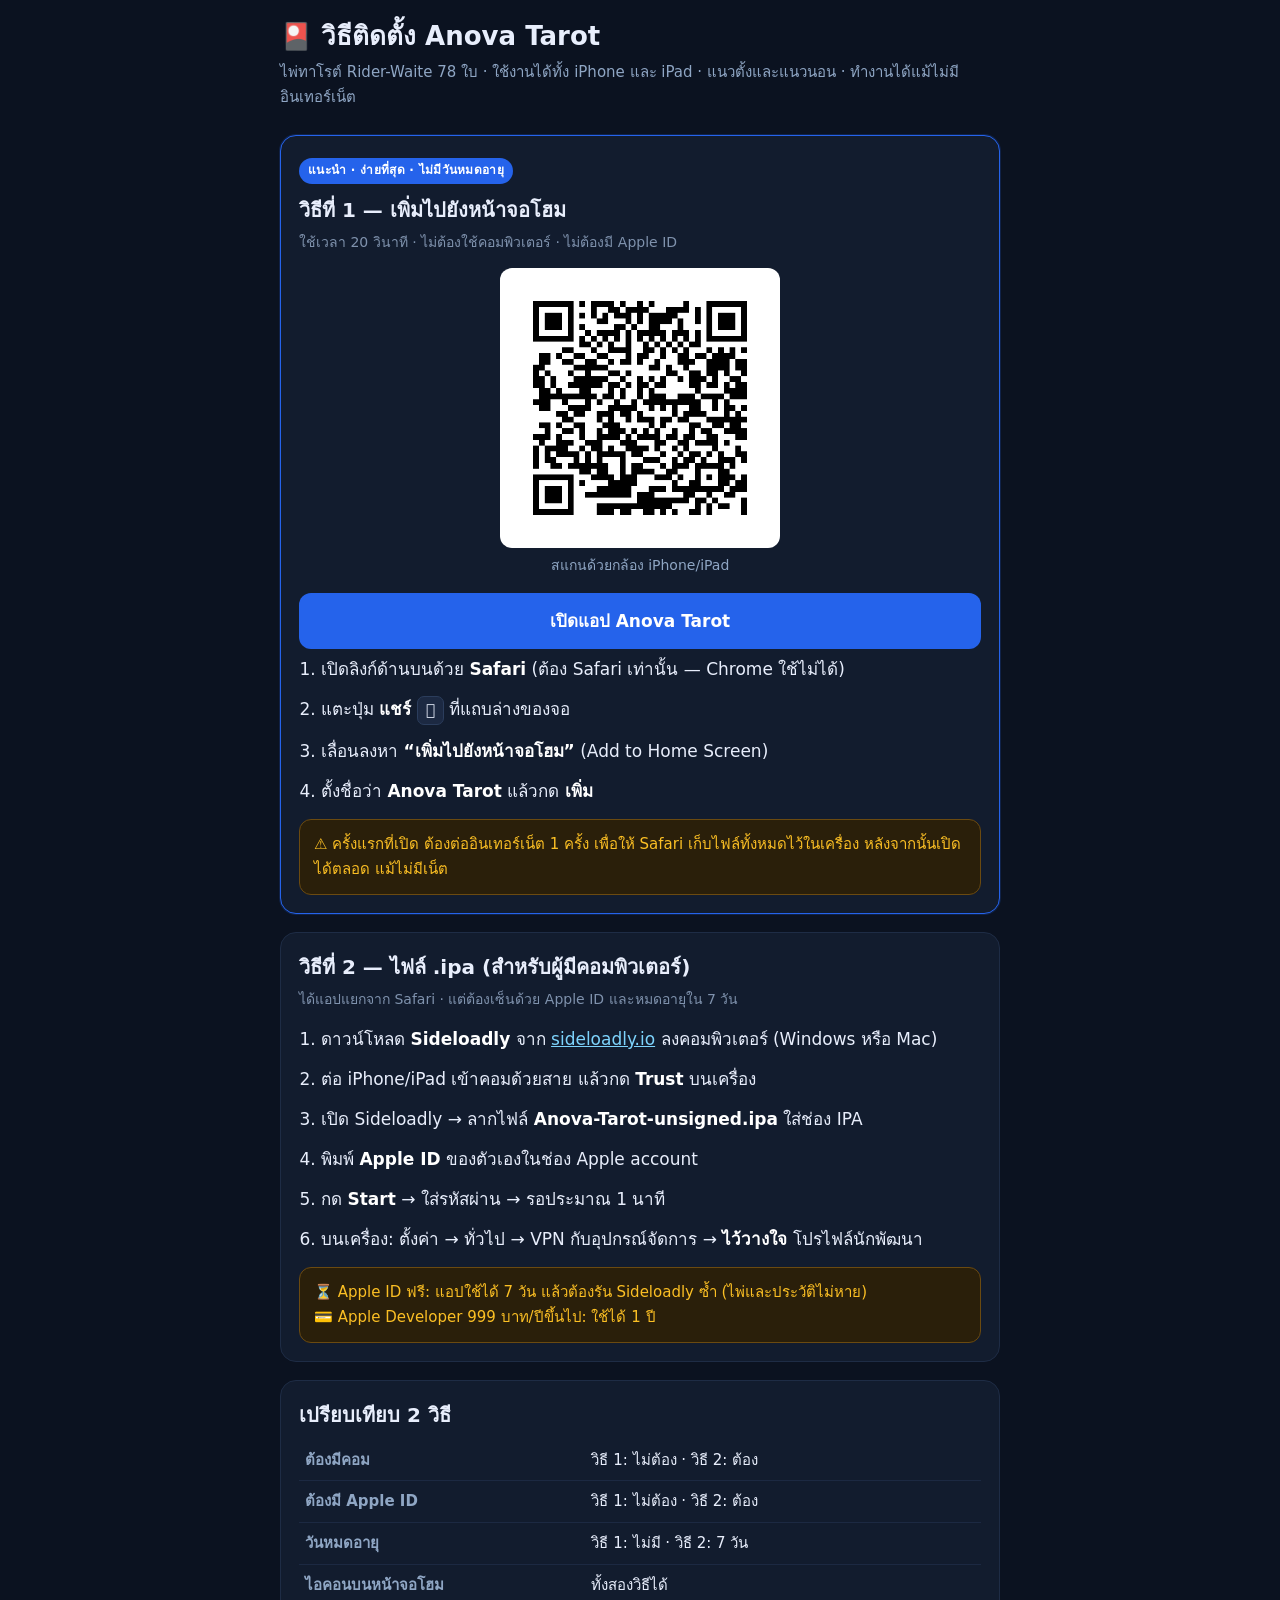
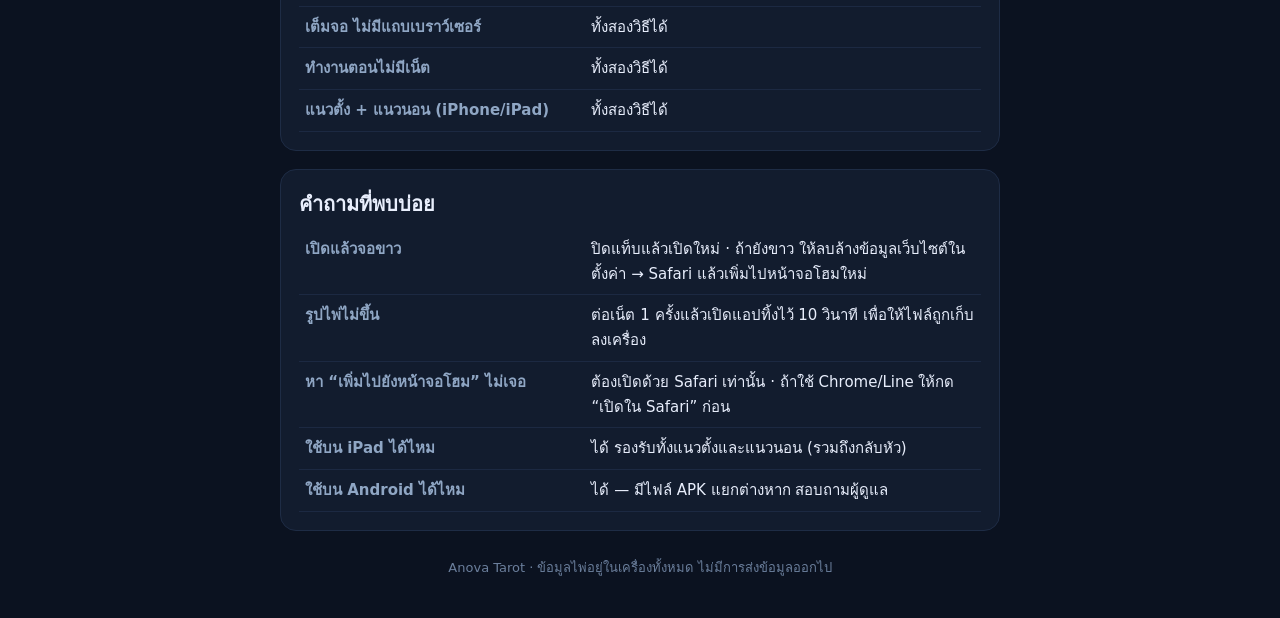
==== install.html @ ac6e64e6 "add: student install guide (PWA + IPA) with QR code" ====
<!DOCTYPE html>
<html lang="th">
<head>
<meta charset="UTF-8">
<meta name="viewport" content="width=device-width, initial-scale=1.0, viewport-fit=cover">
<meta name="theme-color" content="#0b1220">
<title>วิธีติดตั้ง Anova Tarot บน iPhone / iPad</title>
<style>
  :root{color-scheme:dark}
  *{box-sizing:border-box}
  body{margin:0;padding:calc(20px + env(safe-area-inset-top)) 18px calc(40px + env(safe-area-inset-bottom));
       font-family:-apple-system,"SF Thai","Noto Sans Thai",system-ui,sans-serif;
       background:#0b1220;color:#e8eefc;line-height:1.65;font-size:17px}
  .wrap{max-width:720px;margin:0 auto}
  h1{font-size:26px;margin:0 0 6px;line-height:1.3}
  .sub{color:#8fa6c4;font-size:15px;margin-bottom:26px}
  .card{background:#121c2e;border:1px solid #1e2c45;border-radius:16px;padding:18px;margin:0 0 18px}
  .card.recommend{border-color:#2563eb;box-shadow:0 0 0 1px #2563eb33}
  .badge{display:inline-block;background:#2563eb;color:#fff;font-size:12px;font-weight:700;
         padding:3px 9px;border-radius:999px;margin-bottom:10px;letter-spacing:.3px}
  h2{font-size:20px;margin:0 0 4px}
  .meta{color:#7f92ad;font-size:14px;margin-bottom:14px}
  ol{padding-left:22px;margin:0}
  ol li{margin:0 0 12px}
  b{color:#fff}
  .kbd{display:inline-block;background:#1c2942;border:1px solid #2b3d5c;border-radius:7px;
       padding:1px 8px;font-size:15px}
  .ok{color:#4ade80;font-weight:600}
  .warn{background:#2a1f0a;border:1px solid #6b4a10;border-radius:12px;padding:12px 14px;
        color:#fbbf24;font-size:15px;margin-top:14px}
  a{color:#7dd3fc}
  .qr{display:block;width:min(280px,72vw);height:auto;margin:14px auto 6px;border-radius:12px;background:#fff;padding:10px}
  .qr-cap{text-align:center;color:#8fa6c4;font-size:14px}
  .btn{display:block;text-align:center;background:#2563eb;color:#fff;text-decoration:none;
       font-weight:700;padding:14px;border-radius:12px;margin:16px 0 6px}
  .foot{color:#6b7f9c;font-size:13px;text-align:center;margin-top:26px}
  table{width:100%;border-collapse:collapse;font-size:15px;margin-top:8px}
  td,th{padding:8px 6px;border-bottom:1px solid #1c2942;text-align:left;vertical-align:top}
  th{color:#8fa6c4;font-weight:600;width:42%}
</style>
</head>
<body>
<div class="wrap">

<h1>🎴 วิธีติดตั้ง Anova Tarot</h1>
<div class="sub">ไพ่ทาโรต์ Rider-Waite 78 ใบ · ใช้งานได้ทั้ง iPhone และ iPad · แนวตั้งและแนวนอน · ทำงานได้แม้ไม่มีอินเทอร์เน็ต</div>

<div class="card recommend">
  <span class="badge">แนะนำ · ง่ายที่สุด · ไม่มีวันหมดอายุ</span>
  <h2>วิธีที่ 1 — เพิ่มไปยังหน้าจอโฮม</h2>
  <div class="meta">ใช้เวลา 20 วินาที · ไม่ต้องใช้คอมพิวเตอร์ · ไม่ต้องมี Apple ID</div>

  <img class="qr" src="qr.png" alt="QR code เปิดแอป Anova Tarot">
  <div class="qr-cap">สแกนด้วยกล้อง iPhone/iPad</div>

  <a class="btn" href="./">เปิดแอป Anova Tarot</a>

  <ol>
    <li>เปิดลิงก์ด้านบนด้วย <b>Safari</b> (ต้อง Safari เท่านั้น — Chrome ใช้ไม่ได้)</li>
    <li>แตะปุ่ม <b>แชร์</b> <span class="kbd">􀈂</span> ที่แถบล่างของจอ</li>
    <li>เลื่อนลงหา <b>“เพิ่มไปยังหน้าจอโฮม”</b> (Add to Home Screen)</li>
    <li>ตั้งชื่อว่า <b>Anova Tarot</b> แล้วกด <b>เพิ่ม</b></li>
  </ol>

  <div class="warn">
    ⚠️ ครั้งแรกที่เปิด ต้องต่ออินเทอร์เน็ต 1 ครั้ง เพื่อให้ Safari เก็บไฟล์ทั้งหมดไว้ในเครื่อง
    หลังจากนั้นเปิดได้ตลอด แม้ไม่มีเน็ต
  </div>
</div>

<div class="card">
  <h2>วิธีที่ 2 — ไฟล์ .ipa (สำหรับผู้มีคอมพิวเตอร์)</h2>
  <div class="meta">ได้แอปแยกจาก Safari · แต่ต้องเซ็นด้วย Apple ID และหมดอายุใน 7 วัน</div>
  <ol>
    <li>ดาวน์โหลด <b>Sideloadly</b> จาก <a href="https://sideloadly.io" target="_blank" rel="noopener">sideloadly.io</a> ลงคอมพิวเตอร์ (Windows หรือ Mac)</li>
    <li>ต่อ iPhone/iPad เข้าคอมด้วยสาย แล้วกด <b>Trust</b> บนเครื่อง</li>
    <li>เปิด Sideloadly → ลากไฟล์ <b>Anova-Tarot-unsigned.ipa</b> ใส่ช่อง IPA</li>
    <li>พิมพ์ <b>Apple ID</b> ของตัวเองในช่อง Apple account</li>
    <li>กด <b>Start</b> → ใส่รหัสผ่าน → รอประมาณ 1 นาที</li>
    <li>บนเครื่อง: ตั้งค่า → ทั่วไป → VPN กับอุปกรณ์จัดการ → <b>ไว้วางใจ</b> โปรไฟล์นักพัฒนา</li>
  </ol>
  <div class="warn">
    ⏳ Apple ID ฟรี: แอปใช้ได้ 7 วัน แล้วต้องรัน Sideloadly ซ้ำ (ไพ่และประวัติไม่หาย)<br>
    💳 Apple Developer 999 บาท/ปีขึ้นไป: ใช้ได้ 1 ปี
  </div>
</div>

<div class="card">
  <h2>เปรียบเทียบ 2 วิธี</h2>
  <table>
    <tr><th>ต้องมีคอม</th><td>วิธี 1: ไม่ต้อง · วิธี 2: ต้อง</td></tr>
    <tr><th>ต้องมี Apple ID</th><td>วิธี 1: ไม่ต้อง · วิธี 2: ต้อง</td></tr>
    <tr><th>วันหมดอายุ</th><td>วิธี 1: ไม่มี · วิธี 2: 7 วัน</td></tr>
    <tr><th>ไอคอนบนหน้าจอโฮม</th><td>ทั้งสองวิธีได้</td></tr>
    <tr><th>เต็มจอ ไม่มีแถบเบราว์เซอร์</th><td>ทั้งสองวิธีได้</td></tr>
    <tr><th>ทำงานตอนไม่มีเน็ต</th><td>ทั้งสองวิธีได้</td></tr>
    <tr><th>แนวตั้ง + แนวนอน (iPhone/iPad)</th><td>ทั้งสองวิธีได้</td></tr>
  </table>
</div>

<div class="card">
  <h2>คำถามที่พบบ่อย</h2>
  <table>
    <tr><th>เปิดแล้วจอขาว</th><td>ปิดแท็บแล้วเปิดใหม่ · ถ้ายังขาว ให้ลบล้างข้อมูลเว็บไซต์ใน ตั้งค่า → Safari แล้วเพิ่มไปหน้าจอโฮมใหม่</td></tr>
    <tr><th>รูปไพ่ไม่ขึ้น</th><td>ต่อเน็ต 1 ครั้งแล้วเปิดแอปทิ้งไว้ 10 วินาที เพื่อให้ไฟล์ถูกเก็บลงเครื่อง</td></tr>
    <tr><th>หา “เพิ่มไปยังหน้าจอโฮม” ไม่เจอ</th><td>ต้องเปิดด้วย Safari เท่านั้น · ถ้าใช้ Chrome/Line ให้กด “เปิดใน Safari” ก่อน</td></tr>
    <tr><th>ใช้บน iPad ได้ไหม</th><td>ได้ รองรับทั้งแนวตั้งและแนวนอน (รวมถึงกลับหัว)</td></tr>
    <tr><th>ใช้บน Android ได้ไหม</th><td>ได้ — มีไฟล์ APK แยกต่างหาก สอบถามผู้ดูแล</td></tr>
  </table>
</div>

<div class="foot">
  Anova Tarot · ข้อมูลไพ่อยู่ในเครื่องทั้งหมด ไม่มีการส่งข้อมูลออกไป
</div>

</div>
</body>
</html>
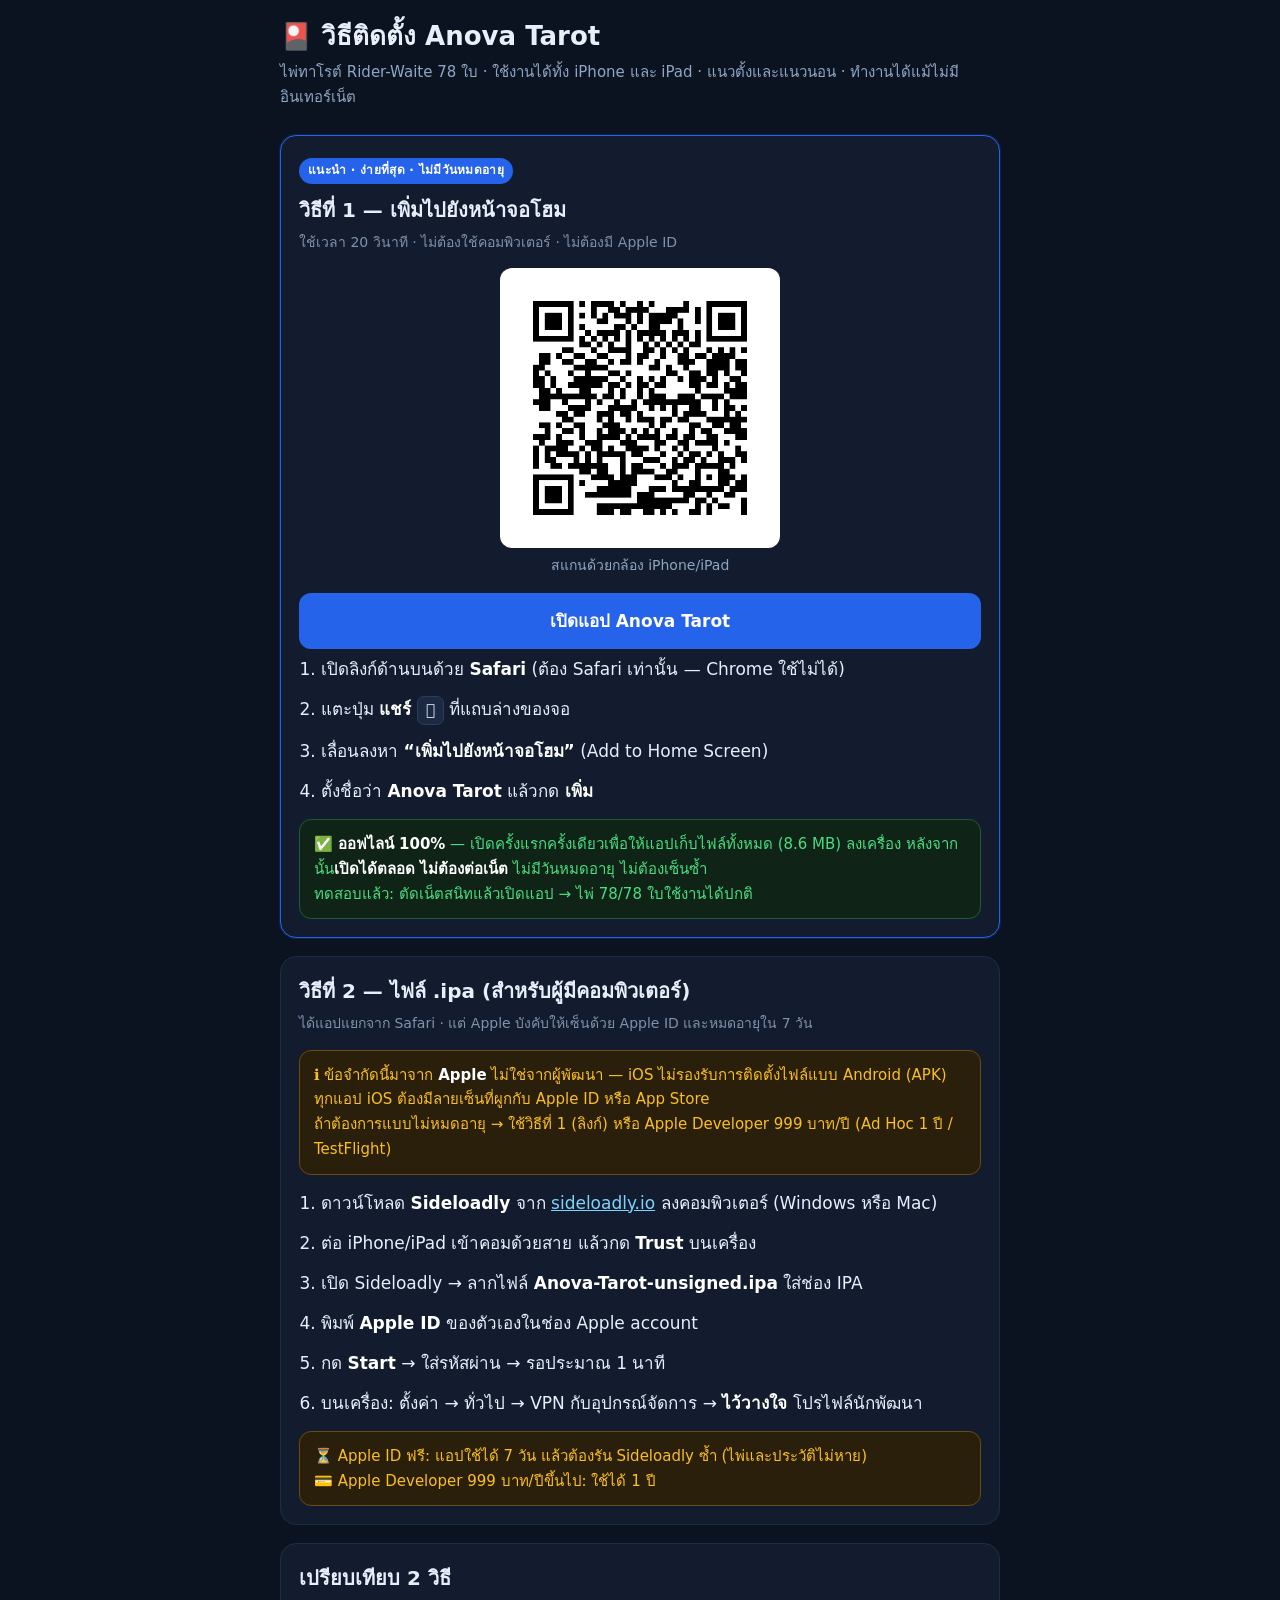
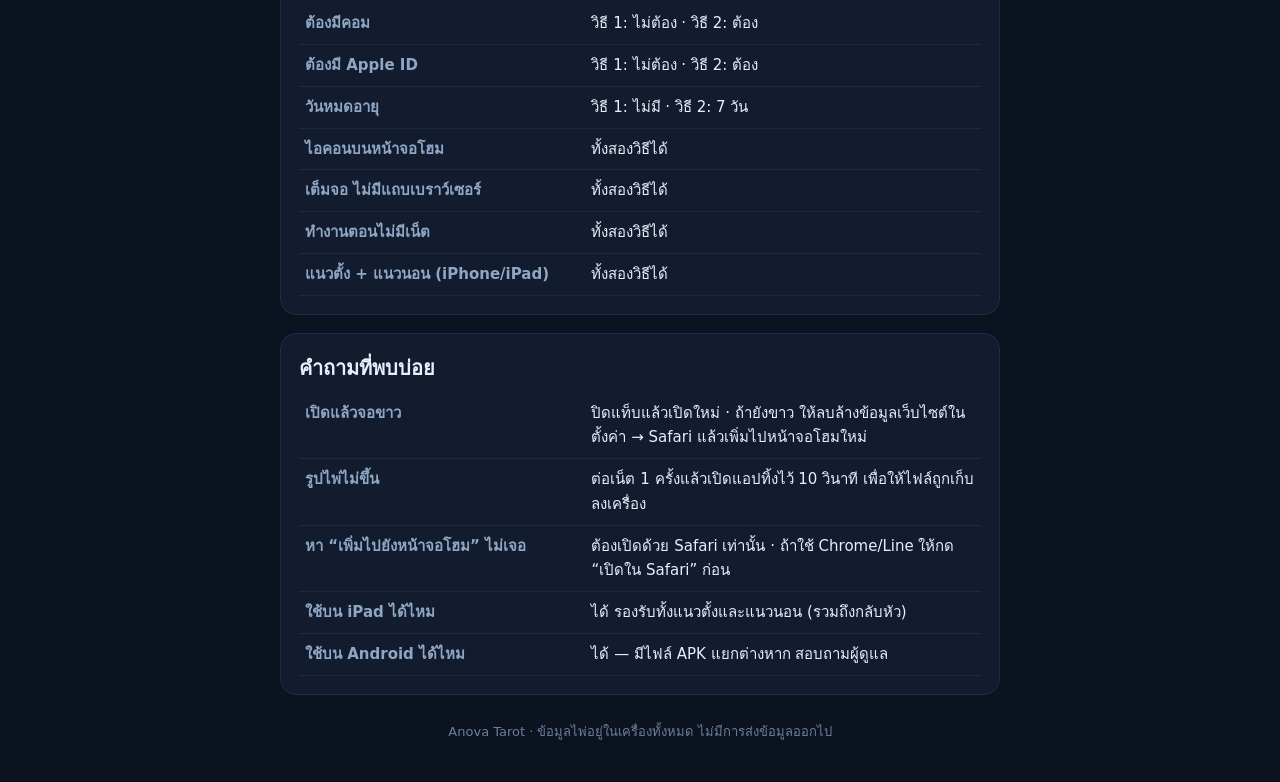
==== commit 06323c93: "docs: clarify offline capability and Apple signing constraint" ====
--- a/install.html
+++ b/install.html
@@ -62,15 +62,21 @@
     <li>ตั้งชื่อว่า <b>Anova Tarot</b> แล้วกด <b>เพิ่ม</b></li>
   </ol>
 
-  <div class="warn">
-    ⚠️ ครั้งแรกที่เปิด ต้องต่ออินเทอร์เน็ต 1 ครั้ง เพื่อให้ Safari เก็บไฟล์ทั้งหมดไว้ในเครื่อง
-    หลังจากนั้นเปิดได้ตลอด แม้ไม่มีเน็ต
+  <div class="warn" style="background:#0f2417;border-color:#1e5c37;color:#4ade80">
+    ✅ <b>ออฟไลน์ 100%</b> — เปิดครั้งแรกครั้งเดียวเพื่อให้แอปเก็บไฟล์ทั้งหมด (8.6 MB) ลงเครื่อง
+    หลังจากนั้น<b>เปิดได้ตลอด ไม่ต้องต่อเน็ต</b> ไม่มีวันหมดอายุ ไม่ต้องเซ็นซ้ำ<br>
+    ทดสอบแล้ว: ตัดเน็ตสนิทแล้วเปิดแอป → ไพ่ 78/78 ใบใช้งานได้ปกติ
   </div>
 </div>
 
 <div class="card">
   <h2>วิธีที่ 2 — ไฟล์ .ipa (สำหรับผู้มีคอมพิวเตอร์)</h2>
-  <div class="meta">ได้แอปแยกจาก Safari · แต่ต้องเซ็นด้วย Apple ID และหมดอายุใน 7 วัน</div>
+  <div class="meta">ได้แอปแยกจาก Safari · แต่ Apple บังคับให้เซ็นด้วย Apple ID และหมดอายุใน 7 วัน</div>
+  <div class="warn" style="margin-top:0;margin-bottom:14px">
+    ℹ️ ข้อจำกัดนี้มาจาก <b>Apple</b> ไม่ใช่จากผู้พัฒนา — iOS ไม่รองรับการติดตั้งไฟล์แบบ Android (APK)
+    ทุกแอป iOS ต้องมีลายเซ็นที่ผูกกับ Apple ID หรือ App Store<br>
+    ถ้าต้องการแบบไม่หมดอายุ → ใช้วิธีที่ 1 (ลิงก์) หรือ Apple Developer 999 บาท/ปี (Ad Hoc 1 ปี / TestFlight)
+  </div>
   <ol>
     <li>ดาวน์โหลด <b>Sideloadly</b> จาก <a href="https://sideloadly.io" target="_blank" rel="noopener">sideloadly.io</a> ลงคอมพิวเตอร์ (Windows หรือ Mac)</li>
     <li>ต่อ iPhone/iPad เข้าคอมด้วยสาย แล้วกด <b>Trust</b> บนเครื่อง</li>
